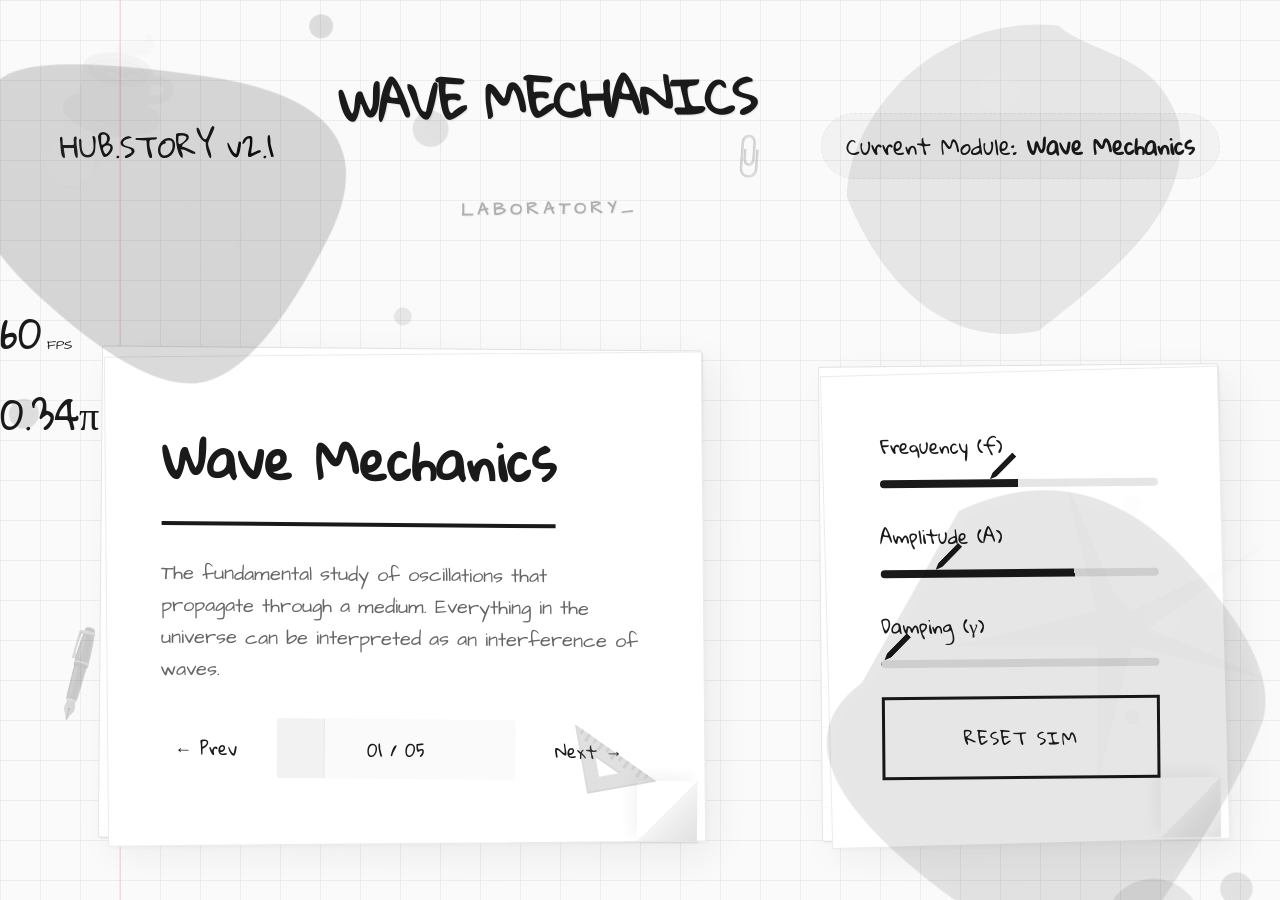
==== index.html @ 1b04d777 "init" ====
<!DOCTYPE html>
<html lang="en">
<head>
    <meta charset="UTF-8">
    <meta name="viewport" content="width=device-width, initial-scale=1.0">
    <title>Story Hub | Interactive Classroom</title>
    <link rel="stylesheet" href="style.css">
    <link rel="preconnect" href="https://fonts.googleapis.com">
    <link rel="preconnect" href="https://fonts.gstatic.com" crossorigin>
    <link href="https://fonts.googleapis.com/css2?family=Architects+Daughter&family=Gloria+Hallelujah&family=JetBrains+Mono:wght@400;700&display=swap" rel="stylesheet">
</head>
<body class="fullscreen-app notebook-theme">
    <!-- SVG Notebook Background -->
    <div class="notebook-background">
        <svg width="100%" height="100%">
            <defs>
                <pattern id="dot-grid" width="40" height="40" patternUnits="userSpaceOnUse">
                    <path d="M 40 0 L 0 0 0 40" fill="none" stroke="#e0e0e0" stroke-width="1"/>
                </pattern>
            </defs>
            <rect width="100%" height="100%" fill="#fafafa" />
            <rect width="100%" height="100%" fill="url(#dot-grid)" />
            <line x1="120" y1="0" x2="120" y2="100%" stroke="rgba(209, 77, 77, 0.1)" stroke-width="2" />
        </svg>
    </div>
    <!-- Fullscreen Interactive Layer -->
    <canvas id="main-canvas"></canvas>
    
    <!-- UI Overlay (HUD) -->
    <div id="hud-layer">
        <header class="hud-header">
            <div class="brand">HUB.STORY <span class="v">v2.1</span></div>
            
            <div class="main-title-container">
                <h1 id="app-main-title">WAVE MECHANICS <span class="ink-sub">LABORATORY_</span></h1>
            </div>

            <div class="topic-indicator">Current Module: <span id="module-name">Wave Mechanics</span></div>
        </header>

        <!-- Slide Content -->
        <div id="slide-container" class="glass-ui">
            <h2 id="slide-title">Traveling Waves</h2>
            <p id="slide-text">An oscillation that travels through a medium, transporting energy without transporting matter.</p>
            
            <div class="slide-navigation">
                <button id="btn-prev" class="nav-btn">← Prev</button>
                <div class="progress-container">
                    <div id="progress-fill"></div>
                    <span id="slide-count" class="count-overlay">01 / 05</span>
                </div>
                <button id="btn-next" class="nav-btn">Next →</button>
            </div>
        </div>

        <!-- Live Controls -->
        <div id="controls-panel" class="glass-ui">
            <div class="control-group">
                <label>Frequency (f)</label>
                <input type="range" id="param-freq" min="1" max="100" value="50">
            </div>
            <div class="control-group">
                <label>Amplitude (A)</label>
                <input type="range" id="param-amp" min="1" max="100" value="70">
            </div>
            <div class="control-group">
                <label>Damping (γ)</label>
                <input type="range" id="param-damping" min="0" max="100" value="0">
            </div>
            <div class="panel-footer">
                <button id="btn-reset" class="action-btn">RESET SIM</button>
            </div>
        </div>

        <aside class="side-info">
            <div class="stat-box">
                <span class="val" id="fps-val">60</span>
                <span class="lab">FPS</span>
            </div>
            <div class="stat-box">
                <span class="val" id="phase-val">0.00π</span>
                <span class="lab">PHASE</span>
            </div>
        </aside>

        <!-- Dynamic Decorations -->
        <div class="decorations">
            <div class="ink-spill top-left splash">
                <svg viewBox="0 0 200 200">
                    <path d="M40,50 Q10,80 40,120 T90,160 T140,120 T110,60 T40,50 Z" fill="rgba(0, 0, 0, 0.18)" />
                    <circle cx="60" cy="80" r="8" fill="rgba(255,255,255,0.05)" />
                    <circle cx="100" cy="110" r="12" fill="rgba(255,255,255,0.03)" />
                    <circle cx="150" cy="50" r="4" fill="rgba(0,0,0,0.15)" />
                    <circle cx="180" cy="90" r="6" fill="rgba(0,0,0,0.12)" />
                    <circle cx="160" cy="150" r="3" fill="rgba(0,0,0,0.1)" />
                    <circle cx="30" cy="160" r="5" fill="rgba(0,0,0,0.14)" />
                </svg>
            </div>
            <div class="ink-spill bottom-right splash-bubbles">
                <svg viewBox="0 0 200 200">
                    <path d="M50,50 Q80,20 120,40 T160,80 T150,140 T80,160 T40,110 Z" fill="rgba(0, 0, 0, 0.12)" />
                    <circle cx="150" cy="150" r="15" fill="rgba(0,0,0,0.1)" />
                    <circle cx="130" cy="170" r="8" fill="rgba(0,0,0,0.08)" />
                    <circle cx="170" cy="130" r="5" fill="rgba(0,0,0,0.12)" />
                    <circle cx="120" cy="60" r="6" fill="rgba(255,255,255,0.04)" />
                </svg>
            </div>
            <div class="ink-splat splat-1 bubble-style">
                <svg viewBox="0 0 100 100">
                    <path d="M50,10 C60,15 75,10 85,25 C95,45 80,65 65,85 C45,95 25,85 10,65 C5,45 20,15 50,10 Z" fill="rgba(0,0,0,0.1)" />
                    <circle cx="40" cy="30" r="5" fill="rgba(255,255,255,0.08)" />
                </svg>
            </div>
            <div class="ink-splat splat-3">
                <svg viewBox="0 0 200 200">
                    <path d="M100,100 L120,40 L110,100 L160,80 L110,110 L140,160 L100,120 L60,160 L90,110 L40,80 L90,100 Z" fill="rgba(0,0,0,0.08)" />
                    <circle cx="130" cy="130" r="3" fill="rgba(0,0,0,0.1)" />
                    <circle cx="70" cy="70" r="4" fill="rgba(0,0,0,0.1)" />
                </svg>
            </div>
            <div class="ink-splat splat-2">
                <svg viewBox="0 0 100 100"><path d="M30,20 C50,10 80,20 90,40 C100,60 70,90 40,85 C20,80 10,50 30,20 Z" fill="rgba(26,26,26,0.02)" /></svg>
            </div>
            <div class="utensil pen">🖋️</div>
            <div class="utensil clip">📎</div>
            <div class="utensil ruler">📐</div>
            <div class="utensil coffee">☕</div>
        </div>
    </div>

    <script src="main.js"></script>
</body>
</html>
---- style.css ----
:root {
    --paper: #ffffff;
    --ink: #1a1a1a;
    --ink-muted: #666666;
    --accent: #111;
    --border: rgba(0, 0, 0, 0.05);
    --font-heading: 'Gloria Hallelujah', cursive;
    --font-body: 'Architects Daughter', cursive;
    --font-mono: 'JetBrains Mono', monospace;
    --transition: all 0.3s ease;
}

* {
    margin: 0;
    padding: 0;
    box-sizing: border-box;
}

body.notebook-theme {
    height: 100vh;
    width: 100vw;
    overflow: hidden;
    background-color: var(--paper);
    color: var(--ink);
    font-family: var(--font-body);
}

.notebook-background {
    position: fixed;
    top: 0;
    left: 0;
    width: 100%;
    height: 100%;
    z-index: 0;
    pointer-events: none;
}

#main-canvas {
    position: fixed;
    top: 0;
    left: 0;
    width: 100%;
    height: 100%;
    z-index: 1;
}

/* HUD Layer */
#hud-layer {
    position: relative;
    z-index: 10;
    width: 100%;
    height: 100%;
    pointer-events: none;
}

#hud-layer * { pointer-events: auto; }

.hud-header {
    padding: 50px 60px; /* More padding */
    display: flex;
    justify-content: space-between;
    align-items: center;
    font-family: var(--font-heading);
}

.brand { font-size: 1.8rem; } /* Slightly larger brand */
.brand .v { color: var(--accent); }

.topic-indicator {
    font-size: 1.4rem; /* Larger module name */
    background: rgba(0,0,0,0.03);
    padding: 10px 24px;
    border-radius: 40px;
    border: 1px dashed var(--border);
}
#module-name { font-weight: 700; color: var(--ink); }

/* Main Title - Ink Style */
.main-title-container {
    flex: 1;
    text-align: center;
}

#app-main-title {
    font-family: var(--font-heading);
    font-size: 3rem;
    color: var(--ink);
    letter-spacing: -2px;
    transform: rotate(-1deg);
    text-shadow: 1px 1px 1.5px rgba(0,0,0,0.1);
}

#app-main-title .ink-sub {
    font-family: var(--font-body);
    font-size: 1.1rem;
    color: var(--ink-muted);
    letter-spacing: 4px;
    opacity: 0.5;
    text-transform: uppercase;
}

/* Floating Notes as Physical Pages */
.glass-ui {
    background: #ffffff;
    /* Ruled notebook line background */
    background-image: repeating-linear-gradient(#ffffff 0px, #ffffff 39px, #f4f4f4 40px);
    background-size: 100% 40px;
    border: 1px solid rgba(0,0,0,0.1);
    /* Stack of pages effect - Deepened and layered */
    box-shadow: 
        1px 1px 1px rgba(0,0,0,0.05),
        2px 2px 2px rgba(0,0,0,0.02),
        15px 15px 40px rgba(0,0,0,0.06);
    padding: 60px;
    border-radius: 2px;
    transform: rotate(0.5deg);
    transition: var(--transition);
    position: relative;
    /* Removed overflow hidden to allow stack sheets to pop out if needed */
}

/* Background Sheet stack effect */
.glass-ui::before {
    content: '';
    position: absolute;
    top: 5px;
    left: 5px;
    right: -5px;
    bottom: -5px;
    background: #fff;
    border: 1px solid rgba(0,0,0,0.08);
    z-index: -1;
    transform: rotate(-1deg);
    box-shadow: 2px 2px 5px rgba(0,0,0,0.03);
}

.glass-ui::after {
    content: '';
    position: absolute;
    bottom: 0;
    right: 0;
    width: 60px;
    height: 60px;
    /* Realistic corner fold using gradient and clip-path */
    background: linear-gradient(135deg, #ffffff 50%, #f4f4f4 50%, #e0e0e0 100%);
    box-shadow: -5px -5px 15px rgba(0,0,0,0.05);
    z-index: 10;
}

.page-turn {
    animation: flipPage 0.6s cubic-bezier(0.15, 0.85, 0.5, 1);
}

@keyframes flipPage {
    0% { transform: rotate(0.5deg) translateX(0); opacity: 1; }
    30% { transform: rotate(-5deg) translateX(-20px) skewY(2deg); opacity: 0.8; }
    100% { transform: rotate(0.5deg) translateX(0); opacity: 1; }
}

#slide-container {
    position: absolute;
    bottom: 60px;
    left: 100px;
    width: 600px; /* Larger */
}

#slide-number { font-family: var(--font-heading); color: var(--accent); }

#slide-title {
    font-family: var(--font-heading);
    font-size: 3.2rem;
    color: var(--ink);
    margin-bottom: 32px;
    border-bottom: 4px solid var(--ink); /* Notebook title underline */
    display: inline-block;
    padding-bottom: 12px;
}

#slide-text {
    font-size: 1.25rem;
    line-height: 1.6;
    color: var(--ink-muted);
}

.slide-navigation {
    display: flex;
    align-items: center;
    gap: 24px; /* Slightly tighter original gap */
    margin-top: 32px;
    position: relative;
    z-index: 1000; /* High z-index to stay on top of ink */
}

.nav-btn {
    background: transparent;
    border: none;
    cursor: pointer;
    font-family: var(--font-heading);
    font-size: 1.1rem;
    color: var(--ink);
    padding: 10px 15px;
    transition: var(--transition);
    position: relative;
    z-index: 1001;
}

.nav-btn:hover { 
    transform: scale(1.1);
    color: var(--accent);
}

.progress-container {
    flex: 1;
    height: 60px;
    position: relative;
    background: rgba(0,0,0,0.02);
    border-radius: 4px;
    display: flex;
    align-items: center;
    justify-content: center;
    overflow: hidden;
}

#progress-fill {
    position: absolute;
    top: 0;
    left: 0;
    height: 100%;
    width: 20%;
    background: rgba(0, 0, 0, 0.03);
    border-right: 1px solid var(--border);
    transition: var(--transition);
    z-index: 1;
}

.count-overlay {
    position: relative;
    z-index: 10;
    font-family: var(--font-heading);
    color: var(--ink);
    font-size: 1.1rem;
}

/* Control Panel - Larger & Clearer */
#controls-panel {
    position: absolute;
    bottom: 60px;
    right: 60px;
    width: 400px; /* Wider for bigger labels */
    transform: rotate(-0.5deg);
}

.control-group {
    margin-bottom: 12px; /* Tighter vertical gap */
}

.control-group label {
    font-family: var(--font-heading);
    font-size: 1.2rem;
    color: var(--ink);
    margin-bottom: 4px; /* Reduced label bottom gap */
    display: block;
}

.control-group input[type="range"] {
    width: 100%;
    height: 30px; /* Taller for the pencil */
    background: transparent;
    cursor: pointer;
    appearance: none;
    -webkit-appearance: none;
}

/* Track Style - Pencil Line with dynamic Ink Fill */
.control-group input[type="range"]::-webkit-slider-runnable-track {
    width: 100%;
    height: 8px; /* Slightly thicker overall */
    background: linear-gradient(to right, 
        var(--ink) 0%, 
        var(--ink) var(--v, 0%), 
        rgba(0,0,0,0.1) var(--v, 0%), 
        rgba(0,0,0,0.1) 100%);
    border-radius: 4px;
    transition: background 0.1s ease;
}

/* Thumb Style - Pencil Icon (Monochromatic Sketch) */
.control-group input[type="range"]::-webkit-slider-thumb {
    appearance: none;
    -webkit-appearance: none;
    height: 35px; /* Shorter body */
    width: 6px;  /* Thin stylograph */
    background: var(--ink);
    margin-top: -35px; /* Raised the pencil further up */
    position: relative;
    border: none;
    /* Pencil Tip Polygon */
    clip-path: polygon(0% 0%, 100% 0%, 100% 80%, 50% 100%, 0% 80%);
    transform: rotate(45deg); 
    transform-origin: bottom center; /* Pivot from the tip */
    box-shadow: 2px 2px 8px rgba(0,0,0,0.1);
    cursor: grab;
}

.control-group input[type="range"]::-webkit-slider-thumb:active {
    cursor: grabbing;
}

.action-btn {
    background: transparent;
    border: 3px solid var(--ink); /* Thicker border */
    color: var(--ink);
    font-family: var(--font-heading);
    font-size: 1.1rem; /* Larger text */
    padding: 20px;
    letter-spacing: 1px;
    cursor: pointer;
    width: 100%;
    transition: var(--transition);
}

.action-btn:hover { background: var(--ink); color: #fff; transform: scale(1.02); }

/* Stats (Side Notes) */
.side-info {
    right: 60px;
    top: 40%;
}

.stat-box .val { font-family: var(--font-heading); font-size: 2.5rem; }
.stat-box .lab { font-family: var(--font-body); font-size: 0.8rem; letter-spacing: 0; }

@media (max-width: 1000px) {
    #slide-container { left: 40px; width: calc(100% - 80px); }
    #controls-panel { right: 40px; width: calc(100% - 80px); }
    .side-info { display: none; }
}

/* Decorative Elements (Stains & Utensils) */
.decorations, .decorations * {
    pointer-events: none !important; /* Ensure they NEVER capture clicks */
}

.decorations {
    position: fixed;
    top: 0;
    left: 0;
    width: 100%;
    height: 100%;
    z-index: 1; /* Low z-index to stay below UI */
    opacity: 0.8; /* Higher overall visibility for stains */
}

.ink-spill {
    position: absolute;
    pointer-events: none;
    z-index: 1;
    filter: drop-shadow(2px 2px 5px rgba(0,0,0,0.05));
}

.top-left {
    top: -100px;
    left: -100px;
    width: 600px;
    transform: rotate(-10deg);
}

.bottom-right {
    bottom: -150px;
    right: -100px;
    width: 650px;
    transform: rotate(20deg);
}

.ink-splat {
    position: absolute;
    transform: rotate(15deg);
}

.splat-1 {
    top: -20px;
    right: 5%;
    width: 400px;
}

.splat-2 {
    bottom: 5%;
    left: 20%;
    width: 300px;
    opacity: 0.1;
}

.splat-3 {
    top: 40%;
    right: -100px;
    width: 500px;
    transform: rotate(45deg);
    opacity: 0.15;
}

.utensil {
    position: absolute;
    font-size: 4rem;
    filter: sepia(100%) saturate(0%) brightness(50%) opacity(0.3); /* Pencil sketch look */
}

.pen { top: 70%; left: 40px; transform: rotate(-30deg); }
.clip { top: 15%; right: 40%; transform: rotate(45deg); font-size: 2rem; }
.ruler { bottom: 100px; left: 45%; transform: rotate(-10deg); }
.coffee { top: 5%; left: 80px; transform: scale(1.5) rotate(10deg); opacity: 0.2;}
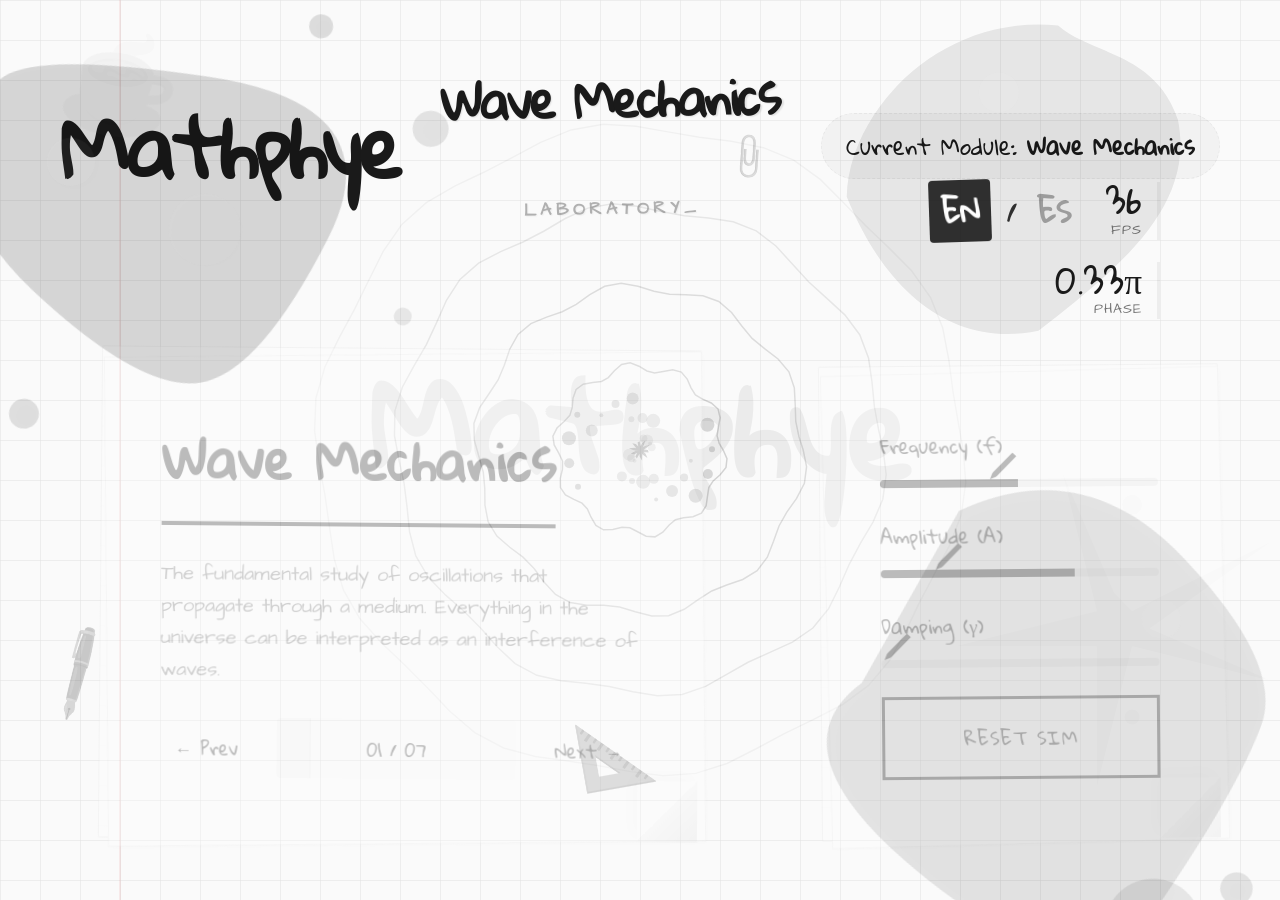
==== commit 98e29932: "bien" ====
--- a/index.html
+++ b/index.html
@@ -1,5 +1,6 @@
 <!DOCTYPE html>
 <html lang="en">
+
 <head>
     <meta charset="UTF-8">
     <meta name="viewport" content="width=device-width, initial-scale=1.0">
@@ -7,15 +8,18 @@
     <link rel="stylesheet" href="style.css">
     <link rel="preconnect" href="https://fonts.googleapis.com">
     <link rel="preconnect" href="https://fonts.gstatic.com" crossorigin>
-    <link href="https://fonts.googleapis.com/css2?family=Architects+Daughter&family=Gloria+Hallelujah&family=JetBrains+Mono:wght@400;700&display=swap" rel="stylesheet">
+    <link
+        href="https://fonts.googleapis.com/css2?family=Architects+Daughter&family=Gloria+Hallelujah&family=JetBrains+Mono:wght@400;700&display=swap"
+        rel="stylesheet">
 </head>
+
 <body class="fullscreen-app notebook-theme">
     <!-- SVG Notebook Background -->
     <div class="notebook-background">
         <svg width="100%" height="100%">
             <defs>
                 <pattern id="dot-grid" width="40" height="40" patternUnits="userSpaceOnUse">
-                    <path d="M 40 0 L 0 0 0 40" fill="none" stroke="#e0e0e0" stroke-width="1"/>
+                    <path d="M 40 0 L 0 0 0 40" fill="none" stroke="#e0e0e0" stroke-width="1" />
                 </pattern>
             </defs>
             <rect width="100%" height="100%" fill="#fafafa" />
@@ -25,14 +29,15 @@
     </div>
     <!-- Fullscreen Interactive Layer -->
     <canvas id="main-canvas"></canvas>
-    
+
     <!-- UI Overlay (HUD) -->
     <div id="hud-layer">
         <header class="hud-header">
-            <div class="brand">HUB.STORY <span class="v">v2.1</span></div>
-            
+            <div class="brand">Mathphye</div>
+
+
             <div class="main-title-container">
-                <h1 id="app-main-title">WAVE MECHANICS <span class="ink-sub">LABORATORY_</span></h1>
+                <h1 id="app-main-title">WAVE MECHANICS <span class="ink-sub">LABORATORY</span></h1>
             </div>
 
             <div class="topic-indicator">Current Module: <span id="module-name">Wave Mechanics</span></div>
@@ -41,13 +46,14 @@
         <!-- Slide Content -->
         <div id="slide-container" class="glass-ui">
             <h2 id="slide-title">Traveling Waves</h2>
-            <p id="slide-text">An oscillation that travels through a medium, transporting energy without transporting matter.</p>
-            
+            <p id="slide-text">An oscillation that travels through a medium, transporting energy without transporting
+                matter.</p>
+
             <div class="slide-navigation">
                 <button id="btn-prev" class="nav-btn">← Prev</button>
                 <div class="progress-container">
                     <div id="progress-fill"></div>
-                    <span id="slide-count" class="count-overlay">01 / 05</span>
+                    <span id="slide-count" class="count-overlay">01 / 06</span>
                 </div>
                 <button id="btn-next" class="nav-btn">Next →</button>
             </div>
@@ -73,9 +79,15 @@
         </div>
 
         <aside class="side-info">
-            <div class="stat-box">
-                <span class="val" id="fps-val">60</span>
-                <span class="lab">FPS</span>
+            <div class="stats-row">
+                <div class="lang-toggle">
+                    <button id="btn-en" class="active">EN</button> /
+                    <button id="btn-es">ES</button>
+                </div>
+                <div class="stat-box">
+                    <span class="val" id="fps-val">60</span>
+                    <span class="lab">FPS</span>
+                </div>
             </div>
             <div class="stat-box">
                 <span class="val" id="phase-val">0.00π</span>
@@ -107,19 +119,25 @@
             </div>
             <div class="ink-splat splat-1 bubble-style">
                 <svg viewBox="0 0 100 100">
-                    <path d="M50,10 C60,15 75,10 85,25 C95,45 80,65 65,85 C45,95 25,85 10,65 C5,45 20,15 50,10 Z" fill="rgba(0,0,0,0.1)" />
+                    <path d="M50,10 C60,15 75,10 85,25 C95,45 80,65 65,85 C45,95 25,85 10,65 C5,45 20,15 50,10 Z"
+                        fill="rgba(0,0,0,0.1)" />
                     <circle cx="40" cy="30" r="5" fill="rgba(255,255,255,0.08)" />
                 </svg>
             </div>
             <div class="ink-splat splat-3">
                 <svg viewBox="0 0 200 200">
-                    <path d="M100,100 L120,40 L110,100 L160,80 L110,110 L140,160 L100,120 L60,160 L90,110 L40,80 L90,100 Z" fill="rgba(0,0,0,0.08)" />
+                    <path
+                        d="M100,100 L120,40 L110,100 L160,80 L110,110 L140,160 L100,120 L60,160 L90,110 L40,80 L90,100 Z"
+                        fill="rgba(0,0,0,0.08)" />
                     <circle cx="130" cy="130" r="3" fill="rgba(0,0,0,0.1)" />
                     <circle cx="70" cy="70" r="4" fill="rgba(0,0,0,0.1)" />
                 </svg>
             </div>
             <div class="ink-splat splat-2">
-                <svg viewBox="0 0 100 100"><path d="M30,20 C50,10 80,20 90,40 C100,60 70,90 40,85 C20,80 10,50 30,20 Z" fill="rgba(26,26,26,0.02)" /></svg>
+                <svg viewBox="0 0 100 100">
+                    <path d="M30,20 C50,10 80,20 90,40 C100,60 70,90 40,85 C20,80 10,50 30,20 Z"
+                        fill="rgba(26,26,26,0.02)" />
+                </svg>
             </div>
             <div class="utensil pen">🖋️</div>
             <div class="utensil clip">📎</div>
@@ -130,4 +148,5 @@
 
     <script src="main.js"></script>
 </body>
-</html>
+
+</html>
--- a/style.css
+++ b/style.css
@@ -63,8 +63,46 @@
     font-family: var(--font-heading);
 }
 
-.brand { font-size: 1.8rem; } /* Slightly larger brand */
-.brand .v { color: var(--accent); }
+.brand { 
+    font-size: 5rem; 
+    font-weight: 900; 
+    position: relative; 
+    letter-spacing: -3px; 
+    line-height: 1;
+} 
+
+.lang-toggle {
+    display: flex;
+    font-size: 1.8rem;
+    font-family: var(--font-heading);
+    gap: 15px;
+    opacity: 0.9;
+    align-items: center;
+    color: var(--ink);
+}
+
+.lang-toggle button {
+    background: none;
+    border: none;
+    cursor: pointer;
+    font-size: 1.8rem;
+    font-family: inherit;
+    color: inherit;
+    opacity: 0.4;
+    transition: 0.2s;
+    padding: 0 5px;
+    font-weight: 900;
+}
+
+.lang-toggle button:hover { opacity: 0.7; transform: scale(1.1); }
+.lang-toggle button.active {
+    opacity: 1;
+    color: #fff;
+    background: var(--ink);
+    padding: 2px 12px;
+    border-radius: 4px;
+    transform: rotate(-2deg);
+}
 
 .topic-indicator {
     font-size: 1.4rem; /* Larger module name */
@@ -323,12 +361,30 @@
 
 /* Stats (Side Notes) */
 .side-info {
-    right: 60px;
-    top: 40%;
-}
-
-.stat-box .val { font-family: var(--font-heading); font-size: 2.5rem; }
-.stat-box .lab { font-family: var(--font-body); font-size: 0.8rem; letter-spacing: 0; }
+    position: absolute;
+    right: 120px; 
+    top: 180px;   
+    display: flex;
+    flex-direction: column;
+    gap: 20px;
+    z-index: 20;
+    align-items: flex-end; /* Align all boxes to the right */
+}
+
+.stats-row {
+    display: flex;
+    align-items: center;
+    gap: 30px;
+}
+
+.stat-box {
+    text-align: right;
+    border-right: 3px solid var(--border);
+    padding-right: 15px;
+}
+
+.stat-box .val { font-family: var(--font-heading); font-size: 2.2rem; display: block; line-height: 1; }
+.stat-box .lab { font-family: var(--font-body); font-size: 0.9rem; letter-spacing: 1px; opacity: 0.6; text-transform: uppercase; }
 
 @media (max-width: 1000px) {
     #slide-container { left: 40px; width: calc(100% - 80px); }
@@ -408,3 +464,42 @@
 .clip { top: 15%; right: 40%; transform: rotate(45deg); font-size: 2rem; }
 .ruler { bottom: 100px; left: 45%; transform: rotate(-10deg); }
 .coffee { top: 5%; left: 80px; transform: scale(1.5) rotate(10deg); opacity: 0.2;}
+
+/* --- GHOST MODE & CINEMA MODE (Option 4) --- */
+
+/* Individual Card Ghosting */
+.glass-ui, .hud-header, .side-info, .decorations, .utensil {
+    transition: opacity 1.2s cubic-bezier(0.15, 0.85, 0.5, 1), 
+                filter 1.2s ease, 
+                transform 0.3s ease, 
+                box-shadow 0.3s ease;
+}
+
+.glass-ui:not(:hover) {
+    opacity: 0.28;
+    filter: grayscale(0.5) blur(0.2px);
+    transition-delay: 1.5s;
+    box-shadow: 2px 2px 10px rgba(0,0,0,0.02);
+}
+
+.glass-ui:hover {
+    opacity: 1;
+    filter: grayscale(0) blur(0);
+    transition-delay: 0s;
+    box-shadow: 15px 15px 50px rgba(0,0,0,0.1);
+}
+
+/* Global Idle Fade (Cinema Mode) */
+body.user-idle .hud-header,
+body.user-idle .side-info,
+body.user-idle .decorations,
+body.user-idle .utensil {
+    opacity: 0.05;
+    pointer-events: none;
+}
+
+body.user-idle .glass-ui:not(:hover) {
+    opacity: 0.08;
+    transition-delay: 0s;
+}
+
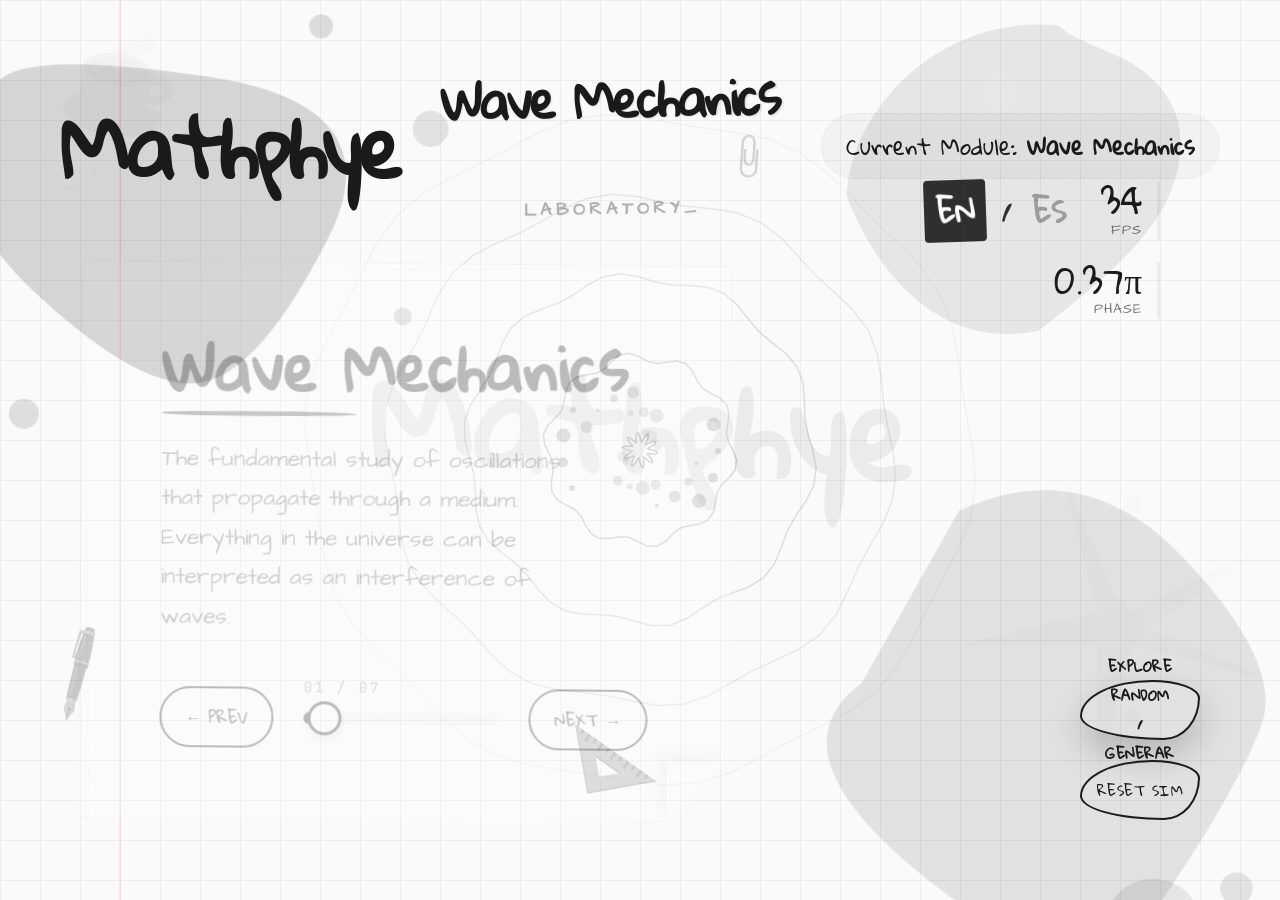
==== commit 3b1e0a9c: "done" ====
--- a/index.html
+++ b/index.html
@@ -33,7 +33,9 @@
     <!-- UI Overlay (HUD) -->
     <div id="hud-layer">
         <header class="hud-header">
-            <div class="brand">Mathphye</div>
+            <div class="brand-group">
+                <div class="brand">Mathphye</div>
+            </div>
 
 
             <div class="main-title-container">
@@ -60,21 +62,25 @@
         </div>
 
         <!-- Live Controls -->
-        <div id="controls-panel" class="glass-ui">
-            <div class="control-group">
-                <label>Frequency (f)</label>
-                <input type="range" id="param-freq" min="1" max="100" value="50">
+        <div id="controls-panel">
+            <div id="hidden-params" style="display: none;">
+                <div class="control-group">
+                    <label>Frequency (f)</label>
+                    <input type="range" id="param-freq" min="1" max="100" value="50">
+                </div>
+                <div class="control-group">
+                    <label>Amplitude (A)</label>
+                    <input type="range" id="param-amp" min="1" max="100" value="70">
+                </div>
+                <div class="control-group">
+                    <label>Damping (γ)</label>
+                    <input type="range" id="param-damping" min="0" max="100" value="0">
+                </div>
             </div>
-            <div class="control-group">
-                <label>Amplitude (A)</label>
-                <input type="range" id="param-amp" min="1" max="100" value="70">
-            </div>
-            <div class="control-group">
-                <label>Damping (γ)</label>
-                <input type="range" id="param-damping" min="0" max="100" value="0">
-            </div>
-            <div class="panel-footer">
-                <button id="btn-reset" class="action-btn">RESET SIM</button>
+
+            <div class="panel-footer experiment-hub">
+                <button id="btn-random" class="action-btn main-action pulse">EXPLORE RANDOM / GENERAR</button>
+                <button id="btn-reset" class="action-btn">Reset</button>
             </div>
         </div>
 
--- a/style.css
+++ b/style.css
@@ -53,23 +53,60 @@
     pointer-events: none;
 }
 
-#hud-layer * { pointer-events: auto; }
+#hud-layer * {
+    pointer-events: auto;
+}
 
 .hud-header {
-    padding: 50px 60px; /* More padding */
+    padding: 50px 60px;
+    /* More padding */
     display: flex;
     justify-content: space-between;
     align-items: center;
     font-family: var(--font-heading);
-}
-
-.brand { 
-    font-size: 5rem; 
-    font-weight: 900; 
-    position: relative; 
-    letter-spacing: -3px; 
+    position: relative;
+    z-index: 100;
+    /* Mathphye on top of EVERYTHING */
+}
+
+.brand-group {
+    display: flex;
+    align-items: baseline;
+    gap: 30px;
+    position: relative;
+}
+
+.brand {
+    font-size: 5rem;
+    font-weight: 900;
+    position: relative;
+    letter-spacing: -3px;
     line-height: 1;
-} 
+}
+
+.theme-toggle-btn {
+    background: none;
+    border: 2px solid var(--ink);
+    border-radius: 8px;
+    padding: 8px 16px;
+    font-family: var(--font-body);
+    font-weight: bold;
+    color: var(--ink);
+    cursor: pointer;
+    transition: var(--transition);
+    transform: rotate(-1deg);
+    font-size: 1.1rem;
+    opacity: 0.6;
+}
+
+.theme-toggle-btn:hover {
+    opacity: 1;
+    transform: scale(1.05) rotate(1deg);
+    background: var(--ink);
+    color: var(--paper);
+}
+
+
 
 .lang-toggle {
     display: flex;
@@ -94,7 +131,11 @@
     font-weight: 900;
 }
 
-.lang-toggle button:hover { opacity: 0.7; transform: scale(1.1); }
+.lang-toggle button:hover {
+    opacity: 0.7;
+    transform: scale(1.1);
+}
+
 .lang-toggle button.active {
     opacity: 1;
     color: #fff;
@@ -105,13 +146,18 @@
 }
 
 .topic-indicator {
-    font-size: 1.4rem; /* Larger module name */
-    background: rgba(0,0,0,0.03);
+    font-size: 1.4rem;
+    /* Larger module name */
+    background: rgba(0, 0, 0, 0.03);
     padding: 10px 24px;
     border-radius: 40px;
     border: 1px dashed var(--border);
 }
-#module-name { font-weight: 700; color: var(--ink); }
+
+#module-name {
+    font-weight: 700;
+    color: var(--ink);
+}
 
 /* Main Title - Ink Style */
 .main-title-container {
@@ -125,7 +171,7 @@
     color: var(--ink);
     letter-spacing: -2px;
     transform: rotate(-1deg);
-    text-shadow: 1px 1px 1.5px rgba(0,0,0,0.1);
+    text-shadow: 1px 1px 1.5px rgba(0, 0, 0, 0.1);
 }
 
 #app-main-title .ink-sub {
@@ -140,21 +186,27 @@
 /* Floating Notes as Physical Pages */
 .glass-ui {
     background: #ffffff;
-    /* Ruled notebook line background */
-    background-image: repeating-linear-gradient(#ffffff 0px, #ffffff 39px, #f4f4f4 40px);
-    background-size: 100% 40px;
-    border: 1px solid rgba(0,0,0,0.1);
+    /* Ruled notebook line background: Horizontal lines + Vertical Margin */
+    background-image: 
+        linear-gradient(to right, rgba(230, 80, 80, 0.15) 1px, transparent 1px),
+        repeating-linear-gradient(rgba(255, 255, 255, 0) 0px, rgba(255, 255, 255, 0) 39px, rgba(100, 200, 255, 0.15) 40px);
+    background-size: 80px 100%, 100% 40px;
+    background-position: 100px 0, 0 0;
+    background-repeat: no-repeat, repeat;
+    
+    border: 1px solid rgba(0, 0, 0, 0.1);
     /* Stack of pages effect - Deepened and layered */
-    box-shadow: 
-        1px 1px 1px rgba(0,0,0,0.05),
-        2px 2px 2px rgba(0,0,0,0.02),
-        15px 15px 40px rgba(0,0,0,0.06);
-    padding: 60px;
+    box-shadow:
+        1px 1px 1px rgba(0, 0, 0, 0.05),
+        2px 2px 2px rgba(0, 0, 0, 0.02),
+        15px 15px 40px rgba(0, 0, 0, 0.06);
+    padding: 70px 60px 70px 140px; /* Adjusted padding for the margin line */
     border-radius: 2px;
     transform: rotate(0.5deg);
     transition: var(--transition);
     position: relative;
-    /* Removed overflow hidden to allow stack sheets to pop out if needed */
+    /* Corner Cut for fold realism */
+    clip-path: polygon(0% 0%, 100% 0%, 100% calc(100% - 60px), calc(100% - 60px) 100%, 0% 100%);
 }
 
 /* Background Sheet stack effect */
@@ -166,10 +218,11 @@
     right: -5px;
     bottom: -5px;
     background: #fff;
-    border: 1px solid rgba(0,0,0,0.08);
+    border: 1px solid rgba(0, 0, 0, 0.08);
     z-index: -1;
     transform: rotate(-1deg);
-    box-shadow: 2px 2px 5px rgba(0,0,0,0.03);
+    box-shadow: 2px 2px 5px rgba(0, 0, 0, 0.03);
+    clip-path: polygon(0% 0%, 100% 0%, 100% calc(100% - 60px), calc(100% - 60px) 100%, 0% 100%);
 }
 
 .glass-ui::after {
@@ -179,9 +232,9 @@
     right: 0;
     width: 60px;
     height: 60px;
-    /* Realistic corner fold using gradient and clip-path */
-    background: linear-gradient(135deg, #ffffff 50%, #f4f4f4 50%, #e0e0e0 100%);
-    box-shadow: -5px -5px 15px rgba(0,0,0,0.05);
+    /* Realistic corner fold: darker underside, subtle highlight on top */
+    background: linear-gradient(135deg, transparent 50%, #f9f9f9 50%, #e0e0e0 70%, #ffffff 100%);
+    box-shadow: -8px -8px 15px rgba(0, 0, 0, 0.1);
     z-index: 10;
 }
 
@@ -190,185 +243,260 @@
 }
 
 @keyframes flipPage {
-    0% { transform: rotate(0.5deg) translateX(0); opacity: 1; }
-    30% { transform: rotate(-5deg) translateX(-20px) skewY(2deg); opacity: 0.8; }
-    100% { transform: rotate(0.5deg) translateX(0); opacity: 1; }
+    0% {
+        transform: rotate(0.5deg) translateX(0);
+        opacity: 1;
+    }
+
+    30% {
+        transform: rotate(-5deg) translateX(-20px) skewY(2deg);
+        opacity: 0.8;
+    }
+
+    100% {
+        transform: rotate(0.5deg) translateX(0);
+        opacity: 1;
+    }
 }
 
 #slide-container {
     position: absolute;
-    bottom: 60px;
-    left: 100px;
-    width: 600px; /* Larger */
-}
-
-#slide-number { font-family: var(--font-heading); color: var(--accent); }
+    bottom: 80px;
+    left: 80px;
+    width: 650px;
+    padding: 70px 80px !important;
+    transition: var(--transition);
+}
+
+#slide-number {
+    font-family: var(--font-heading);
+    color: var(--accent);
+}
 
 #slide-title {
     font-family: var(--font-heading);
-    font-size: 3.2rem;
-    color: var(--ink);
-    margin-bottom: 32px;
-    border-bottom: 4px solid var(--ink); /* Notebook title underline */
-    display: inline-block;
-    padding-bottom: 12px;
+    font-size: 3.8rem;
+    color: var(--ink);
+    margin-bottom: 25px;
+    line-height: 1.1;
+    transform: rotate(-0.5deg);
+    display: block;
+    position: relative;
+}
+
+#slide-title::after {
+    content: '';
+    position: absolute;
+    bottom: -15px;
+    left: 0;
+    width: 40%;
+    height: 5px;
+    background: var(--ink);
+    opacity: 0.8;
+    border-radius: 20% 80% 30% 70%;
 }
 
 #slide-text {
-    font-size: 1.25rem;
-    line-height: 1.6;
+    font-family: var(--font-body);
+    font-size: 1.45rem;
+    line-height: 1.7;
     color: var(--ink-muted);
+    margin-top: 40px;
+    max-width: 92%;
 }
 
 .slide-navigation {
     display: flex;
     align-items: center;
-    gap: 24px; /* Slightly tighter original gap */
-    margin-top: 32px;
-    position: relative;
-    z-index: 1000; /* High z-index to stay on top of ink */
+    gap: 30px;
+    margin-top: 50px;
+    position: relative;
+    z-index: 1000;
 }
 
 .nav-btn {
-    background: transparent;
-    border: none;
+    background: none;
+    border: 2px solid var(--ink);
+    padding: 12px 24px;
+    border-radius: 40px;
+    font-family: var(--font-heading);
+    font-size: 1rem;
+    color: var(--ink);
     cursor: pointer;
-    font-family: var(--font-heading);
-    font-size: 1.1rem;
-    color: var(--ink);
-    padding: 10px 15px;
-    transition: var(--transition);
-    position: relative;
-    z-index: 1001;
-}
-
-.nav-btn:hover { 
-    transform: scale(1.1);
-    color: var(--accent);
+    transition: all 0.3s ease;
+    text-transform: uppercase;
+}
+
+.nav-btn:hover {
+    background: var(--ink);
+    color: var(--paper);
+    transform: scale(1.05);
 }
 
 .progress-container {
     flex: 1;
-    height: 60px;
-    position: relative;
-    background: rgba(0,0,0,0.02);
-    border-radius: 4px;
+    height: 12px;
+    background: rgba(0, 0, 0, 0.05);
+    border-radius: 10px;
+    position: relative;
     display: flex;
     align-items: center;
     justify-content: center;
-    overflow: hidden;
+    overflow: visible !important;
 }
 
 #progress-fill {
-    position: absolute;
+    height: 100%;
+    background: var(--ink);
+    border-radius: 10px;
+    transition: width 0.8s cubic-bezier(0.15, 0.85, 0.5, 1);
+    position: absolute;
+    left: 0;
     top: 0;
+}
+
+/* Mechanical slider head */
+#progress-fill::after {
+    content: '';
+    position: absolute;
+    right: -10px;
+    top: 50%;
+    transform: translateY(-50%);
+    width: 28px;
+    height: 28px;
+    background: var(--paper);
+    border: 3.5px solid var(--ink);
+    border-radius: 50%;
+    box-shadow: 0 4px 12px rgba(0, 0, 0, 0.12);
+}
+
+.count-overlay {
+    position: absolute;
+    top: -35px;
     left: 0;
-    height: 100%;
-    width: 20%;
-    background: rgba(0, 0, 0, 0.03);
-    border-right: 1px solid var(--border);
-    transition: var(--transition);
-    z-index: 1;
-}
-
-.count-overlay {
-    position: relative;
+    font-family: var(--font-mono);
+    font-size: 0.9rem;
+    letter-spacing: 2px;
+    opacity: 0.5;
+    text-transform: uppercase;
     z-index: 10;
-    font-family: var(--font-heading);
-    color: var(--ink);
-    font-size: 1.1rem;
-}
-
-/* Control Panel - Larger & Clearer */
+}
+
+/* Floating Control Hub (No Card) */
 #controls-panel {
     position: absolute;
-    bottom: 60px;
-    right: 60px;
-    width: 400px; /* Wider for bigger labels */
-    transform: rotate(-0.5deg);
-}
-
-.control-group {
-    margin-bottom: 12px; /* Tighter vertical gap */
-}
-
-.control-group label {
-    font-family: var(--font-heading);
-    font-size: 1.2rem;
-    color: var(--ink);
-    margin-bottom: 4px; /* Reduced label bottom gap */
-    display: block;
-}
-
-.control-group input[type="range"] {
-    width: 100%;
-    height: 30px; /* Taller for the pencil */
-    background: transparent;
-    cursor: pointer;
+    bottom: 80px;
+    right: 80px;
+    width: auto;
+    z-index: 1000;
+}
+
+.experiment-hub {
+    display: flex;
+    flex-direction: column;
+    align-items: flex-end;
+    /* Right-align blobs */
+    gap: 20px;
+    padding: 0;
+}
+
+/* Base "Ink Drop" Shape Stylings */
+.main-action,
+.action-btn {
     appearance: none;
     -webkit-appearance: none;
-}
-
-/* Track Style - Pencil Line with dynamic Ink Fill */
-.control-group input[type="range"]::-webkit-slider-runnable-track {
-    width: 100%;
-    height: 8px; /* Slightly thicker overall */
-    background: linear-gradient(to right, 
-        var(--ink) 0%, 
-        var(--ink) var(--v, 0%), 
-        rgba(0,0,0,0.1) var(--v, 0%), 
-        rgba(0,0,0,0.1) 100%);
-    border-radius: 4px;
-    transition: background 0.1s ease;
-}
-
-/* Thumb Style - Pencil Icon (Monochromatic Sketch) */
-.control-group input[type="range"]::-webkit-slider-thumb {
-    appearance: none;
-    -webkit-appearance: none;
-    height: 35px; /* Shorter body */
-    width: 6px;  /* Thin stylograph */
+    border: none;
+    outline: none;
+    cursor: pointer;
+    font-family: var(--font-heading);
+    letter-spacing: 0.5px;
+    transition: all 0.5s cubic-bezier(0.175, 0.885, 0.32, 1.275);
+    display: flex;
+    align-items: center;
+    justify-content: center;
+    text-align: center;
+}
+
+.main-action {
     background: var(--ink);
-    margin-top: -35px; /* Raised the pencil further up */
-    position: relative;
-    border: none;
-    /* Pencil Tip Polygon */
-    clip-path: polygon(0% 0%, 100% 0%, 100% 80%, 50% 100%, 0% 80%);
-    transform: rotate(45deg); 
-    transform-origin: bottom center; /* Pivot from the tip */
-    box-shadow: 2px 2px 8px rgba(0,0,0,0.1);
-    cursor: grab;
-}
-
-.control-group input[type="range"]::-webkit-slider-thumb:active {
-    cursor: grabbing;
+    color: var(--paper);
+    font-size: 1.2rem;
+    font-weight: 800;
+    width: 280px;
+    height: 100px;
+    padding: 0 40px;
+    /* Irregular Ink Drop Shape */
+    border-radius: 40% 60% 70% 30% / 40% 40% 60% 60%;
+    box-shadow: 0 15px 35px rgba(0, 0, 0, 0.2);
 }
 
 .action-btn {
     background: transparent;
-    border: 3px solid var(--ink); /* Thicker border */
-    color: var(--ink);
-    font-family: var(--font-heading);
-    font-size: 1.1rem; /* Larger text */
-    padding: 20px;
-    letter-spacing: 1px;
-    cursor: pointer;
-    width: 100%;
-    transition: var(--transition);
-}
-
-.action-btn:hover { background: var(--ink); color: #fff; transform: scale(1.02); }
-
-/* Stats (Side Notes) */
+    border: 2px solid var(--ink);
+    color: var(--ink);
+    font-size: 0.9rem;
+    width: 120px;
+    height: 60px;
+    border-radius: 60% 40% 30% 70% / 60% 30% 70% 40%;
+}
+
+.main-action:hover {
+    border-radius: 50% 50% 50% 50% / 50% 50% 50% 50%;
+    transform: scale(1.05) rotate(2deg);
+    box-shadow: 0 20px 45px rgba(0, 0, 0, 0.3);
+}
+
+.action-btn:hover {
+    background: var(--ink);
+    color: var(--paper);
+    border-radius: 50%;
+}
+
+/* Liquid Animation for the Main Ink Blob */
+@keyframes liquid-drift {
+    0% {
+        border-radius: 40% 60% 70% 30% / 40% 40% 60% 60%;
+    }
+
+    50% {
+        border-radius: 50% 50% 30% 70% / 50% 70% 30% 50%;
+    }
+
+    100% {
+        border-radius: 40% 60% 70% 30% / 40% 40% 60% 60%;
+    }
+}
+
+.pulse {
+    animation: liquid-drift 4s infinite ease-in-out;
+}
+
+body.blueprint-mode .main-action {
+    background: #ffffff;
+    color: #002244;
+}
+
+body.blueprint-mode .action-btn {
+    border-color: #ffffff;
+    color: #ffffff;
+}
+
+body.blueprint-mode .action-btn:hover {
+    background: #ffffff;
+    color: #002244;
+}
+
+/* Stats Panel (Side Notes) */
 .side-info {
     position: absolute;
-    right: 120px; 
-    top: 180px;   
+    right: 120px;
+    top: 180px;
     display: flex;
     flex-direction: column;
     gap: 20px;
     z-index: 20;
-    align-items: flex-end; /* Align all boxes to the right */
+    align-items: flex-end;
+    /* Align all boxes to the right */
 }
 
 .stats-row {
@@ -383,18 +511,42 @@
     padding-right: 15px;
 }
 
-.stat-box .val { font-family: var(--font-heading); font-size: 2.2rem; display: block; line-height: 1; }
-.stat-box .lab { font-family: var(--font-body); font-size: 0.9rem; letter-spacing: 1px; opacity: 0.6; text-transform: uppercase; }
+.stat-box .val {
+    font-family: var(--font-heading);
+    font-size: 2.2rem;
+    display: block;
+    line-height: 1;
+}
+
+.stat-box .lab {
+    font-family: var(--font-body);
+    font-size: 0.9rem;
+    letter-spacing: 1px;
+    opacity: 0.6;
+    text-transform: uppercase;
+}
 
 @media (max-width: 1000px) {
-    #slide-container { left: 40px; width: calc(100% - 80px); }
-    #controls-panel { right: 40px; width: calc(100% - 80px); }
-    .side-info { display: none; }
+    #slide-container {
+        left: 40px;
+        width: calc(100% - 80px);
+    }
+
+    #controls-panel {
+        right: 40px;
+        width: calc(100% - 80px);
+    }
+
+    .side-info {
+        display: none;
+    }
 }
 
 /* Decorative Elements (Stains & Utensils) */
-.decorations, .decorations * {
-    pointer-events: none !important; /* Ensure they NEVER capture clicks */
+.decorations,
+.decorations * {
+    pointer-events: none !important;
+    /* Ensure they NEVER capture clicks */
 }
 
 .decorations {
@@ -403,15 +555,17 @@
     left: 0;
     width: 100%;
     height: 100%;
-    z-index: 1; /* Low z-index to stay below UI */
-    opacity: 0.8; /* Higher overall visibility for stains */
+    z-index: 1;
+    /* Low z-index to stay below UI */
+    opacity: 0.8;
+    /* Higher overall visibility for stains */
 }
 
 .ink-spill {
     position: absolute;
     pointer-events: none;
     z-index: 1;
-    filter: drop-shadow(2px 2px 5px rgba(0,0,0,0.05));
+    filter: drop-shadow(2px 2px 5px rgba(0, 0, 0, 0.05));
 }
 
 .top-left {
@@ -457,36 +611,62 @@
 .utensil {
     position: absolute;
     font-size: 4rem;
-    filter: sepia(100%) saturate(0%) brightness(50%) opacity(0.3); /* Pencil sketch look */
-}
-
-.pen { top: 70%; left: 40px; transform: rotate(-30deg); }
-.clip { top: 15%; right: 40%; transform: rotate(45deg); font-size: 2rem; }
-.ruler { bottom: 100px; left: 45%; transform: rotate(-10deg); }
-.coffee { top: 5%; left: 80px; transform: scale(1.5) rotate(10deg); opacity: 0.2;}
+    filter: sepia(100%) saturate(0%) brightness(50%) opacity(0.3);
+    /* Pencil sketch look */
+}
+
+.pen {
+    top: 70%;
+    left: 40px;
+    transform: rotate(-30deg);
+}
+
+.clip {
+    top: 15%;
+    right: 40%;
+    transform: rotate(45deg);
+    font-size: 2rem;
+}
+
+.ruler {
+    bottom: 100px;
+    left: 45%;
+    transform: rotate(-10deg);
+}
+
+.coffee {
+    top: 5%;
+    left: 80px;
+    transform: scale(1.5) rotate(10deg);
+    opacity: 0.2;
+}
 
 /* --- GHOST MODE & CINEMA MODE (Option 4) --- */
 
 /* Individual Card Ghosting */
-.glass-ui, .hud-header, .side-info, .decorations, .utensil {
-    transition: opacity 1.2s cubic-bezier(0.15, 0.85, 0.5, 1), 
-                filter 1.2s ease, 
-                transform 0.3s ease, 
-                box-shadow 0.3s ease;
+.glass-ui,
+.hud-header,
+.side-info,
+.decorations,
+.utensil {
+    transition: opacity 1.2s cubic-bezier(0.15, 0.85, 0.5, 1),
+        filter 1.2s ease,
+        transform 0.3s ease,
+        box-shadow 0.3s ease;
 }
 
 .glass-ui:not(:hover) {
     opacity: 0.28;
     filter: grayscale(0.5) blur(0.2px);
     transition-delay: 1.5s;
-    box-shadow: 2px 2px 10px rgba(0,0,0,0.02);
+    box-shadow: 2px 2px 10px rgba(0, 0, 0, 0.02);
 }
 
 .glass-ui:hover {
     opacity: 1;
     filter: grayscale(0) blur(0);
     transition-delay: 0s;
-    box-shadow: 15px 15px 50px rgba(0,0,0,0.1);
+    box-shadow: 15px 15px 50px rgba(0, 0, 0, 0.1);
 }
 
 /* Global Idle Fade (Cinema Mode) */
@@ -501,5 +681,4 @@
 body.user-idle .glass-ui:not(:hover) {
     opacity: 0.08;
     transition-delay: 0s;
-}
-
+}
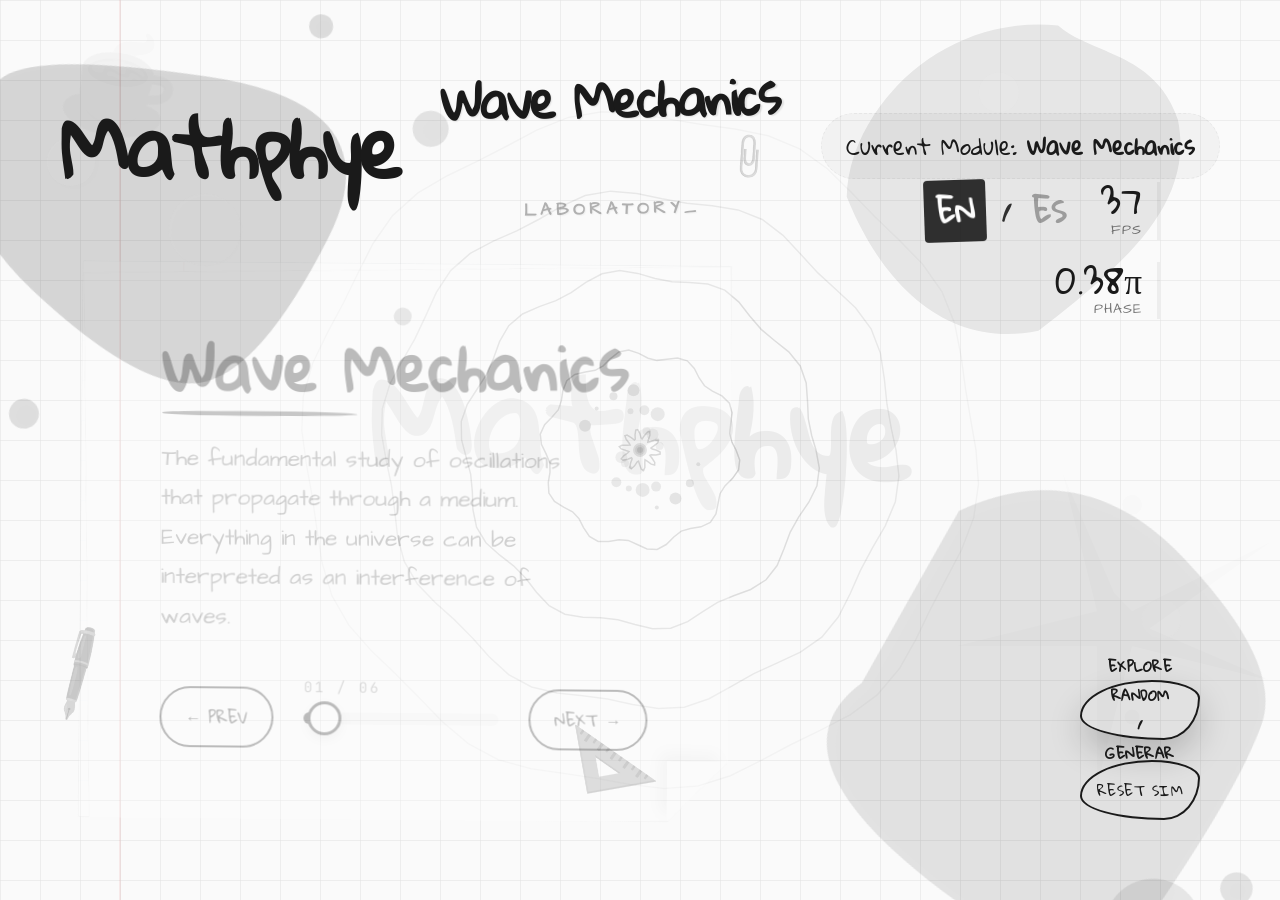
==== commit 1acd046e: "dwqd" ====
--- a/index.html
+++ b/index.html
@@ -59,6 +59,15 @@
                 </div>
                 <button id="btn-next" class="nav-btn">Next →</button>
             </div>
+        </div>
+
+        <!-- Premium Paywall Overlay -->
+        <div id="paywall-overlay" style="display: none;">
+            <div class="lock-icon">🔒</div>
+            <h2 id="paywall-title">ADVANCED MODULE LOCKED / MÓDULO AVANZADO BLOQUEADO</h2>
+            <p id="paywall-text">You've reached the limits of the free observation. Unlock the Full Digital Laboratory to access all advanced chapters, spectral analysis, and export tools.</p>
+            <button id="btn-buy" class="main-action pulse">GET FULL ACCESS / ACCESO COMPLETO — $10</button>
+            <p class="paywall-footer">Handmade by Mathphye Lab © 2026</p>
         </div>
 
         <!-- Live Controls -->
--- a/style.css
+++ b/style.css
@@ -187,20 +187,21 @@
 .glass-ui {
     background: #ffffff;
     /* Ruled notebook line background: Horizontal lines + Vertical Margin */
-    background-image: 
+    background-image:
         linear-gradient(to right, rgba(230, 80, 80, 0.15) 1px, transparent 1px),
         repeating-linear-gradient(rgba(255, 255, 255, 0) 0px, rgba(255, 255, 255, 0) 39px, rgba(100, 200, 255, 0.15) 40px);
     background-size: 80px 100%, 100% 40px;
     background-position: 100px 0, 0 0;
     background-repeat: no-repeat, repeat;
-    
+
     border: 1px solid rgba(0, 0, 0, 0.1);
     /* Stack of pages effect - Deepened and layered */
     box-shadow:
         1px 1px 1px rgba(0, 0, 0, 0.05),
         2px 2px 2px rgba(0, 0, 0, 0.02),
         15px 15px 40px rgba(0, 0, 0, 0.06);
-    padding: 70px 60px 70px 140px; /* Adjusted padding for the margin line */
+    padding: 70px 60px 70px 140px;
+    /* Adjusted padding for the margin line */
     border-radius: 2px;
     transform: rotate(0.5deg);
     transition: var(--transition);
@@ -266,6 +267,61 @@
     width: 650px;
     padding: 70px 80px !important;
     transition: var(--transition);
+}
+
+/* Premium Paywall Style */
+#paywall-overlay {
+    position: absolute;
+    bottom: 80px;
+    left: 80px;
+    width: 650px;
+    padding: 100px 80px;
+    background: #1a1a1a;
+    color: #ffffff;
+    border-radius: 4px;
+    z-index: 2000;
+    text-align: center;
+    box-shadow: 0 40px 100px rgba(0,0,0,0.5);
+    display: none; /* Controlled by JS */
+    flex-direction: column;
+    align-items: center;
+    gap: 30px;
+}
+
+#paywall-overlay .lock-icon {
+    font-size: 5rem;
+    margin-bottom: 20px;
+    filter: drop-shadow(0 0 20px rgba(255,255,255,0.3));
+}
+
+#paywall-title {
+    font-family: var(--font-heading);
+    font-size: 2.5rem;
+    line-height: 1.2;
+    color: #fff;
+    margin: 0;
+}
+
+#paywall-text {
+    font-family: var(--font-body);
+    font-size: 1.2rem;
+    line-height: 1.6;
+    color: rgba(255,255,255,0.7);
+    max-width: 80%;
+}
+
+#btn-buy {
+    background: #fff;
+    color: #000;
+    width: 100%;
+    max-width: 400px;
+    border-radius: 50px;
+}
+
+.paywall-footer {
+    font-size: 0.8rem;
+    opacity: 0.4;
+    letter-spacing: 2px;
 }
 
 #slide-number {
@@ -681,4 +737,8 @@
 body.user-idle .glass-ui:not(:hover) {
     opacity: 0.08;
     transition-delay: 0s;
+}
+
+opacity: 0.08;
+transition-delay: 0s;
 }
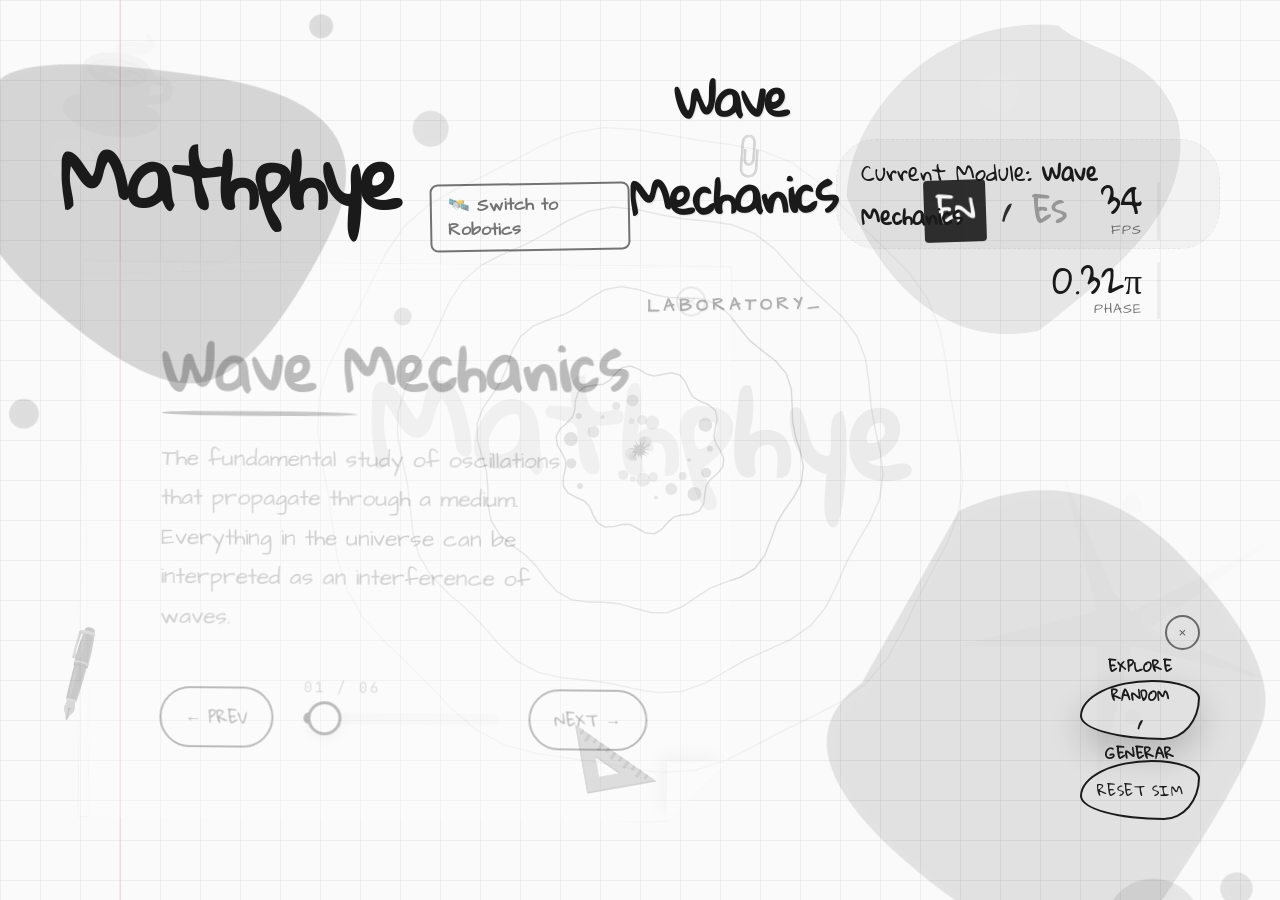
==== commit ca8c8f0b: "fewf" ====
--- a/index.html
+++ b/index.html
@@ -35,6 +35,7 @@
         <header class="hud-header">
             <div class="brand-group">
                 <div class="brand">Mathphye</div>
+                <a href="robotics.html" class="theme-toggle-btn" style="text-decoration: none; display: inline-block;">🛰️ Switch to Robotics</a>
             </div>
 
 
@@ -47,6 +48,7 @@
 
         <!-- Slide Content -->
         <div id="slide-container" class="glass-ui">
+            <button class="card-toggle" title="Minimize">×</button>
             <h2 id="slide-title">Traveling Waves</h2>
             <p id="slide-text">An oscillation that travels through a medium, transporting energy without transporting
                 matter.</p>
@@ -88,6 +90,7 @@
             </div>
 
             <div class="panel-footer experiment-hub">
+                <button class="control-toggle" title="Minimize">×</button>
                 <button id="btn-random" class="action-btn main-action pulse">EXPLORE RANDOM / GENERAR</button>
                 <button id="btn-reset" class="action-btn">Reset</button>
             </div>
@@ -161,6 +164,10 @@
         </div>
     </div>
 
+    <button id="restore-slides" class="restore-ui-btn">📖 Restore Notes</button>
+    <button id="restore-controls" class="restore-ui-btn">⚙️ Restore Controls</button>
+
+    <script src="checkout-config.js"></script>
     <script src="main.js"></script>
 </body>
 
--- a/style.css
+++ b/style.css
@@ -447,6 +447,49 @@
     z-index: 1000;
 }
 
+.robotics-param-stack {
+    display: flex;
+    flex-direction: column;
+    gap: 10px;
+    margin-bottom: 16px;
+    min-width: 220px;
+    padding: 14px 18px;
+    background: rgba(255, 255, 255, 0.72);
+    border: 1px solid rgba(26, 26, 26, 0.08);
+    border-radius: 12px;
+    box-shadow: 0 8px 24px rgba(0, 0, 0, 0.06);
+    backdrop-filter: blur(8px);
+}
+
+.robotics-param-stack .control-group label {
+    font-family: var(--font-mono);
+    font-size: 0.75rem;
+    letter-spacing: 0.04em;
+    opacity: 0.85;
+}
+
+.robotics-param-stack .link-l-row {
+    display: flex;
+    align-items: center;
+    gap: 10px;
+}
+
+.robotics-param-stack .link-l-row input[type="range"] {
+    flex: 1;
+    min-width: 0;
+}
+
+.robotics-param-stack .link-length-num {
+    width: 4.25rem;
+    flex-shrink: 0;
+    padding: 6px 8px;
+    font-family: var(--font-mono);
+    font-size: 0.8rem;
+    border: 1px solid rgba(26, 26, 26, 0.15);
+    border-radius: 8px;
+    background: rgba(255, 255, 255, 0.9);
+}
+
 .experiment-hub {
     display: flex;
     flex-direction: column;
@@ -739,6 +782,138 @@
     transition-delay: 0s;
 }
 
-opacity: 0.08;
-transition-delay: 0s;
-}+/* --- UI TOGGLE / MINIMIZE --- */
+.card-toggle {
+    position: absolute;
+    top: 20px;
+    right: 25px;
+    width: 30px;
+    height: 30px;
+    background: none;
+    border: 2px solid var(--ink);
+    border-radius: 50%;
+    cursor: pointer;
+    font-size: 1.2rem;
+    display: flex;
+    align-items: center;
+    justify-content: center;
+    color: var(--ink);
+    opacity: 0.3;
+    transition: all 0.3s ease;
+    z-index: 100;
+}
+
+.card-toggle:hover {
+    opacity: 1;
+    background: var(--ink);
+    color: var(--paper);
+    transform: rotate(90deg) scale(1.1);
+}
+
+#slide-container, #controls-panel {
+    transition: transform 1.2s cubic-bezier(0.15, 0.85, 0.5, 1), opacity 1.2s ease, filter 1.2s ease !important;
+}
+
+body.minimized #slide-container {
+    transform: translate(-90%, 90%) rotate(-15deg) scale(0.2);
+    opacity: 0 !important;
+    pointer-events: none;
+    visibility: hidden;
+}
+
+body.minimized-controls #controls-panel {
+    transform: translate(90%, 90%) rotate(15deg) scale(0.2);
+    opacity: 0 !important;
+    pointer-events: none;
+    visibility: hidden;
+}
+
+/* Restore buttons - Ink Drops */
+.restore-ui-btn {
+    position: fixed;
+    bottom: 30px;
+    padding: 15px 35px;
+    background: var(--ink);
+    color: var(--paper);
+    border: none;
+    border-radius: 40% 60% 70% 30% / 40% 40% 60% 60%;
+    font-family: var(--font-heading);
+    cursor: pointer;
+    z-index: 2000;
+    box-shadow: 0 10px 20px rgba(0,0,0,0.2);
+    display: none;
+    pointer-events: auto;
+}
+
+.restore-ui-btn:hover {
+    transform: translateY(-5px) scale(1.05);
+    border-radius: 50%;
+}
+
+#restore-slides { left: 40px; }
+#restore-controls { right: 40px; }
+
+body.minimized #restore-slides { display: block; }
+body.minimized-controls #restore-controls { display: block; }
+
+.control-toggle {
+    background: none;
+    border: 2px solid var(--ink);
+    border-radius: 50%;
+    width: 35px;
+    height: 35px;
+    display: flex;
+    align-items: center;
+    justify-content: center;
+    cursor: pointer;
+    opacity: 0.6;
+    margin-bottom: 10px;
+    transition: all 0.3s ease;
+}
+
+.control-toggle:hover {
+    opacity: 1;
+    background: var(--ink);
+    color: #fff;
+}
+
+
+/* --- EDITABLE FORMULA --- */
+.formula-box {
+    margin-top: 30px;
+    padding: 20px;
+    background: rgba(0, 0, 0, 0.02);
+    border: 1px dashed var(--ink-muted);
+    border-radius: 8px;
+    font-family: var(--font-mono);
+    font-size: 1.8rem;
+    display: flex;
+    align-items: center;
+    gap: 10px;
+    color: var(--ink);
+    transform: rotate(0.5deg);
+}
+
+.math-input {
+    background: none;
+    border: none;
+    border-bottom: 2px solid var(--ink);
+    color: var(--ink);
+    font-family: inherit;
+    font-size: inherit;
+    width: 80px;
+    text-align: center;
+    outline: none;
+    transition: all 0.3s ease;
+}
+
+.math-input:focus {
+    border-bottom-color: #d22828;
+    background: rgba(210, 40, 40, 0.05);
+}
+
+.math-label {
+    font-family: var(--font-heading);
+    font-weight: bold;
+    font-size: 2.22rem;
+}
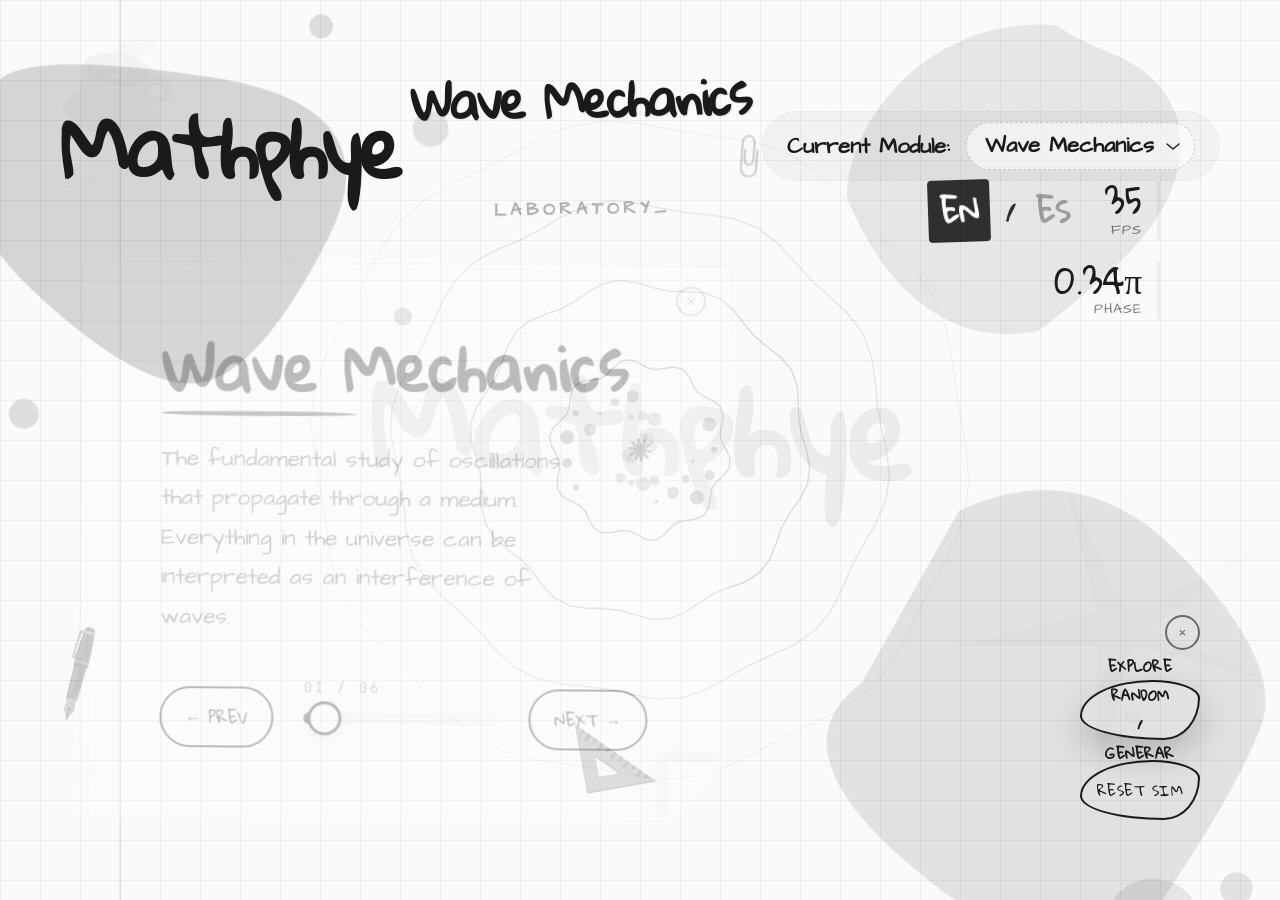
==== commit 2f5e129b: "gregerg" ====
--- a/index.html
+++ b/index.html
@@ -35,7 +35,6 @@
         <header class="hud-header">
             <div class="brand-group">
                 <div class="brand">Mathphye</div>
-                <a href="robotics.html" class="theme-toggle-btn" style="text-decoration: none; display: inline-block;">🛰️ Switch to Robotics</a>
             </div>
 
 
@@ -43,7 +42,13 @@
                 <h1 id="app-main-title">WAVE MECHANICS <span class="ink-sub">LABORATORY</span></h1>
             </div>
 
-            <div class="topic-indicator">Current Module: <span id="module-name">Wave Mechanics</span></div>
+            <div class="topic-indicator topic-indicator--picker">
+                <label for="module-picker" class="topic-indicator-label" id="module-picker-label">Current Module:</label>
+                <select id="module-picker" class="module-picker-select" aria-label="Switch laboratory module">
+                    <option value="index.html" selected>Wave Mechanics</option>
+                    <option value="robotics.html">i2D Robot Arms</option>
+                </select>
+            </div>
         </header>
 
         <!-- Slide Content -->
@@ -65,10 +70,11 @@
 
         <!-- Premium Paywall Overlay -->
         <div id="paywall-overlay" style="display: none;">
+            <button type="button" id="paywall-close" class="paywall-close" aria-label="Cerrar / Close">×</button>
             <div class="lock-icon">🔒</div>
             <h2 id="paywall-title">ADVANCED MODULE LOCKED / MÓDULO AVANZADO BLOQUEADO</h2>
             <p id="paywall-text">You've reached the limits of the free observation. Unlock the Full Digital Laboratory to access all advanced chapters, spectral analysis, and export tools.</p>
-            <button id="btn-buy" class="main-action pulse">GET FULL ACCESS / ACCESO COMPLETO — $10</button>
+            <button id="btn-buy" class="main-action pulse">GET FULL ACCESS / ACCESO COMPLETO — $2.99</button>
             <p class="paywall-footer">Handmade by Mathphye Lab © 2026</p>
         </div>
 
--- a/style.css
+++ b/style.css
@@ -154,9 +154,49 @@
     border: 1px dashed var(--border);
 }
 
-#module-name {
+.topic-indicator--picker {
+    display: inline-flex;
+    align-items: center;
+    flex-wrap: wrap;
+    gap: 10px 16px;
+}
+
+.topic-indicator-label {
+    font-family: var(--font-body);
     font-weight: 700;
     color: var(--ink);
+    margin: 0;
+    cursor: pointer;
+    font-size: 1.4rem;
+}
+
+.module-picker-select {
+    font-family: var(--font-body);
+    font-size: 1.4rem;
+    font-weight: 700;
+    color: var(--ink);
+    line-height: 1.3;
+    background-color: rgba(255, 255, 255, 0.55);
+    border: 1px dashed rgba(26, 26, 26, 0.2);
+    border-radius: 28px;
+    padding: 8px 40px 8px 18px;
+    cursor: pointer;
+    appearance: none;
+    -webkit-appearance: none;
+    background-image: url("data:image/svg+xml,%3Csvg xmlns='http://www.w3.org/2000/svg' width='14' height='9' viewBox='0 0 14 9' fill='none'%3E%3Cpath d='M1 2l6 5 6-5' stroke='%231a1a1a' stroke-width='1.4' stroke-linecap='round' stroke-linejoin='round'/%3E%3C/svg%3E");
+    background-repeat: no-repeat;
+    background-position: right 14px center;
+    transition: var(--transition);
+}
+
+.module-picker-select:hover {
+    background-color: rgba(255, 255, 255, 0.85);
+    border-color: rgba(26, 26, 26, 0.35);
+}
+
+.module-picker-select:focus {
+    outline: 2px solid rgba(26, 26, 26, 0.25);
+    outline-offset: 2px;
 }
 
 /* Main Title - Ink Style */
@@ -288,6 +328,31 @@
     gap: 30px;
 }
 
+.paywall-close {
+    position: absolute;
+    top: 14px;
+    right: 14px;
+    width: 42px;
+    height: 42px;
+    border: none;
+    border-radius: 50%;
+    background: rgba(255, 255, 255, 0.1);
+    color: #fff;
+    font-size: 1.6rem;
+    line-height: 1;
+    cursor: pointer;
+    z-index: 2;
+    display: flex;
+    align-items: center;
+    justify-content: center;
+    padding: 0;
+    font-family: var(--font-mono);
+}
+
+.paywall-close:hover {
+    background: rgba(255, 255, 255, 0.22);
+}
+
 #paywall-overlay .lock-icon {
     font-size: 5rem;
     margin-bottom: 20px;
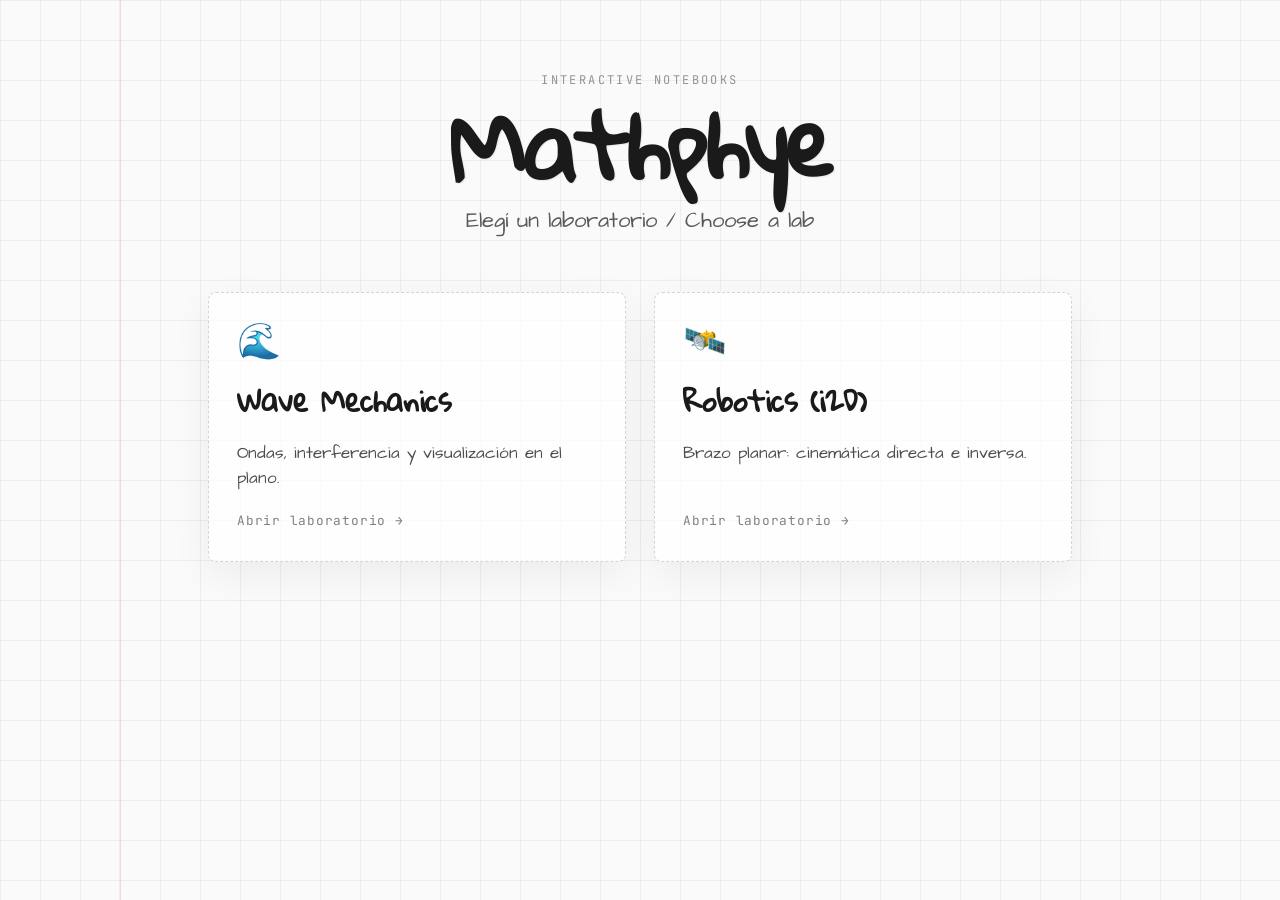
==== commit 2f7b972a: "done" ====
--- a/index.html
+++ b/index.html
@@ -4,7 +4,7 @@
 <head>
     <meta charset="UTF-8">
     <meta name="viewport" content="width=device-width, initial-scale=1.0">
-    <title>Story Hub | Interactive Classroom</title>
+    <title>Mathphye Lab | Interactive classrooms</title>
     <link rel="stylesheet" href="style.css">
     <link rel="preconnect" href="https://fonts.googleapis.com">
     <link rel="preconnect" href="https://fonts.gstatic.com" crossorigin>
@@ -13,168 +13,42 @@
         rel="stylesheet">
 </head>
 
-<body class="fullscreen-app notebook-theme">
-    <!-- SVG Notebook Background -->
+<body class="notebook-theme hub-page">
     <div class="notebook-background">
         <svg width="100%" height="100%">
             <defs>
-                <pattern id="dot-grid" width="40" height="40" patternUnits="userSpaceOnUse">
+                <pattern id="dot-grid-hub" width="40" height="40" patternUnits="userSpaceOnUse">
                     <path d="M 40 0 L 0 0 0 40" fill="none" stroke="#e0e0e0" stroke-width="1" />
                 </pattern>
             </defs>
             <rect width="100%" height="100%" fill="#fafafa" />
-            <rect width="100%" height="100%" fill="url(#dot-grid)" />
+            <rect width="100%" height="100%" fill="url(#dot-grid-hub)" />
             <line x1="120" y1="0" x2="120" y2="100%" stroke="rgba(209, 77, 77, 0.1)" stroke-width="2" />
         </svg>
     </div>
-    <!-- Fullscreen Interactive Layer -->
-    <canvas id="main-canvas"></canvas>
 
-    <!-- UI Overlay (HUD) -->
-    <div id="hud-layer">
-        <header class="hud-header">
-            <div class="brand-group">
-                <div class="brand">Mathphye</div>
-            </div>
-
-
-            <div class="main-title-container">
-                <h1 id="app-main-title">WAVE MECHANICS <span class="ink-sub">LABORATORY</span></h1>
-            </div>
-
-            <div class="topic-indicator topic-indicator--picker">
-                <label for="module-picker" class="topic-indicator-label" id="module-picker-label">Current Module:</label>
-                <select id="module-picker" class="module-picker-select" aria-label="Switch laboratory module">
-                    <option value="index.html" selected>Wave Mechanics</option>
-                    <option value="robotics.html">i2D Robot Arms</option>
-                </select>
-            </div>
+    <main class="hub-content">
+        <header class="hub-header">
+            <p class="hub-eyebrow">Interactive notebooks</p>
+            <h1 class="hub-title">Mathphye</h1>
+            <p class="hub-subtitle">Elegí un laboratorio / Choose a lab</p>
         </header>
 
-        <!-- Slide Content -->
-        <div id="slide-container" class="glass-ui">
-            <button class="card-toggle" title="Minimize">×</button>
-            <h2 id="slide-title">Traveling Waves</h2>
-            <p id="slide-text">An oscillation that travels through a medium, transporting energy without transporting
-                matter.</p>
-
-            <div class="slide-navigation">
-                <button id="btn-prev" class="nav-btn">← Prev</button>
-                <div class="progress-container">
-                    <div id="progress-fill"></div>
-                    <span id="slide-count" class="count-overlay">01 / 06</span>
-                </div>
-                <button id="btn-next" class="nav-btn">Next →</button>
-            </div>
-        </div>
-
-        <!-- Premium Paywall Overlay -->
-        <div id="paywall-overlay" style="display: none;">
-            <button type="button" id="paywall-close" class="paywall-close" aria-label="Cerrar / Close">×</button>
-            <div class="lock-icon">🔒</div>
-            <h2 id="paywall-title">ADVANCED MODULE LOCKED / MÓDULO AVANZADO BLOQUEADO</h2>
-            <p id="paywall-text">You've reached the limits of the free observation. Unlock the Full Digital Laboratory to access all advanced chapters, spectral analysis, and export tools.</p>
-            <button id="btn-buy" class="main-action pulse">GET FULL ACCESS / ACCESO COMPLETO — $2.99</button>
-            <p class="paywall-footer">Handmade by Mathphye Lab © 2026</p>
-        </div>
-
-        <!-- Live Controls -->
-        <div id="controls-panel">
-            <div id="hidden-params" style="display: none;">
-                <div class="control-group">
-                    <label>Frequency (f)</label>
-                    <input type="range" id="param-freq" min="1" max="100" value="50">
-                </div>
-                <div class="control-group">
-                    <label>Amplitude (A)</label>
-                    <input type="range" id="param-amp" min="1" max="100" value="70">
-                </div>
-                <div class="control-group">
-                    <label>Damping (γ)</label>
-                    <input type="range" id="param-damping" min="0" max="100" value="0">
-                </div>
-            </div>
-
-            <div class="panel-footer experiment-hub">
-                <button class="control-toggle" title="Minimize">×</button>
-                <button id="btn-random" class="action-btn main-action pulse">EXPLORE RANDOM / GENERAR</button>
-                <button id="btn-reset" class="action-btn">Reset</button>
-            </div>
-        </div>
-
-        <aside class="side-info">
-            <div class="stats-row">
-                <div class="lang-toggle">
-                    <button id="btn-en" class="active">EN</button> /
-                    <button id="btn-es">ES</button>
-                </div>
-                <div class="stat-box">
-                    <span class="val" id="fps-val">60</span>
-                    <span class="lab">FPS</span>
-                </div>
-            </div>
-            <div class="stat-box">
-                <span class="val" id="phase-val">0.00π</span>
-                <span class="lab">PHASE</span>
-            </div>
-        </aside>
-
-        <!-- Dynamic Decorations -->
-        <div class="decorations">
-            <div class="ink-spill top-left splash">
-                <svg viewBox="0 0 200 200">
-                    <path d="M40,50 Q10,80 40,120 T90,160 T140,120 T110,60 T40,50 Z" fill="rgba(0, 0, 0, 0.18)" />
-                    <circle cx="60" cy="80" r="8" fill="rgba(255,255,255,0.05)" />
-                    <circle cx="100" cy="110" r="12" fill="rgba(255,255,255,0.03)" />
-                    <circle cx="150" cy="50" r="4" fill="rgba(0,0,0,0.15)" />
-                    <circle cx="180" cy="90" r="6" fill="rgba(0,0,0,0.12)" />
-                    <circle cx="160" cy="150" r="3" fill="rgba(0,0,0,0.1)" />
-                    <circle cx="30" cy="160" r="5" fill="rgba(0,0,0,0.14)" />
-                </svg>
-            </div>
-            <div class="ink-spill bottom-right splash-bubbles">
-                <svg viewBox="0 0 200 200">
-                    <path d="M50,50 Q80,20 120,40 T160,80 T150,140 T80,160 T40,110 Z" fill="rgba(0, 0, 0, 0.12)" />
-                    <circle cx="150" cy="150" r="15" fill="rgba(0,0,0,0.1)" />
-                    <circle cx="130" cy="170" r="8" fill="rgba(0,0,0,0.08)" />
-                    <circle cx="170" cy="130" r="5" fill="rgba(0,0,0,0.12)" />
-                    <circle cx="120" cy="60" r="6" fill="rgba(255,255,255,0.04)" />
-                </svg>
-            </div>
-            <div class="ink-splat splat-1 bubble-style">
-                <svg viewBox="0 0 100 100">
-                    <path d="M50,10 C60,15 75,10 85,25 C95,45 80,65 65,85 C45,95 25,85 10,65 C5,45 20,15 50,10 Z"
-                        fill="rgba(0,0,0,0.1)" />
-                    <circle cx="40" cy="30" r="5" fill="rgba(255,255,255,0.08)" />
-                </svg>
-            </div>
-            <div class="ink-splat splat-3">
-                <svg viewBox="0 0 200 200">
-                    <path
-                        d="M100,100 L120,40 L110,100 L160,80 L110,110 L140,160 L100,120 L60,160 L90,110 L40,80 L90,100 Z"
-                        fill="rgba(0,0,0,0.08)" />
-                    <circle cx="130" cy="130" r="3" fill="rgba(0,0,0,0.1)" />
-                    <circle cx="70" cy="70" r="4" fill="rgba(0,0,0,0.1)" />
-                </svg>
-            </div>
-            <div class="ink-splat splat-2">
-                <svg viewBox="0 0 100 100">
-                    <path d="M30,20 C50,10 80,20 90,40 C100,60 70,90 40,85 C20,80 10,50 30,20 Z"
-                        fill="rgba(26,26,26,0.02)" />
-                </svg>
-            </div>
-            <div class="utensil pen">🖋️</div>
-            <div class="utensil clip">📎</div>
-            <div class="utensil ruler">📐</div>
-            <div class="utensil coffee">☕</div>
-        </div>
-    </div>
-
-    <button id="restore-slides" class="restore-ui-btn">📖 Restore Notes</button>
-    <button id="restore-controls" class="restore-ui-btn">⚙️ Restore Controls</button>
-
-    <script src="checkout-config.js"></script>
-    <script src="main.js"></script>
+        <nav class="hub-labs" aria-label="Laboratories">
+            <a href="waves.html" class="hub-lab-card">
+                <span class="hub-lab-icon" aria-hidden="true">🌊</span>
+                <h2 class="hub-lab-name">Wave Mechanics</h2>
+                <p class="hub-lab-desc">Ondas, interferencia y visualización en el plano.</p>
+                <span class="hub-lab-cta">Abrir laboratorio →</span>
+            </a>
+            <a href="robotics.html" class="hub-lab-card">
+                <span class="hub-lab-icon" aria-hidden="true">🛰️</span>
+                <h2 class="hub-lab-name">Robotics (i2D)</h2>
+                <p class="hub-lab-desc">Brazo planar: cinemática directa e inversa.</p>
+                <span class="hub-lab-cta">Abrir laboratorio →</span>
+            </a>
+        </nav>
+    </main>
 </body>
 
-</html>+</html>
--- a/style.css
+++ b/style.css
@@ -23,6 +23,130 @@
     background-color: var(--paper);
     color: var(--ink);
     font-family: var(--font-body);
+}
+
+/* Landing: index → waves / robotics */
+body.hub-page {
+    min-height: 100vh;
+    height: auto;
+    width: 100%;
+    overflow-x: hidden;
+    overflow-y: auto;
+    background-color: var(--paper);
+    color: var(--ink);
+    font-family: var(--font-body);
+}
+
+.hub-content {
+    position: relative;
+    z-index: 1;
+    max-width: 920px;
+    margin: 0 auto;
+    padding: 72px 28px 100px;
+}
+
+.hub-header {
+    text-align: center;
+    margin-bottom: 56px;
+}
+
+.hub-eyebrow {
+    font-family: var(--font-mono);
+    font-size: 0.75rem;
+    letter-spacing: 0.2em;
+    text-transform: uppercase;
+    opacity: 0.45;
+    margin-bottom: 12px;
+}
+
+.hub-title {
+    font-family: var(--font-heading);
+    font-size: clamp(3.2rem, 10vw, 5.5rem);
+    font-weight: 900;
+    letter-spacing: -2px;
+    line-height: 1;
+    color: var(--ink);
+    transform: rotate(-1deg);
+    text-shadow: 1px 1px 1.5px rgba(0, 0, 0, 0.08);
+}
+
+.hub-subtitle {
+    font-family: var(--font-body);
+    font-size: 1.35rem;
+    margin-top: 18px;
+    opacity: 0.72;
+}
+
+.hub-labs {
+    display: grid;
+    grid-template-columns: repeat(auto-fit, minmax(260px, 1fr));
+    gap: 28px;
+}
+
+.hub-lab-card {
+    display: flex;
+    flex-direction: column;
+    align-items: flex-start;
+    gap: 12px;
+    padding: 32px 28px;
+    background: rgba(255, 255, 255, 0.72);
+    border: 1px dashed rgba(26, 26, 26, 0.18);
+    border-radius: 8px;
+    box-shadow: 0 12px 40px rgba(0, 0, 0, 0.06);
+    text-decoration: none;
+    color: var(--ink);
+    transition: var(--transition);
+}
+
+.hub-lab-card:hover {
+    transform: translateY(-4px) rotate(-0.5deg);
+    border-color: rgba(26, 26, 26, 0.35);
+    box-shadow: 0 20px 50px rgba(0, 0, 0, 0.1);
+}
+
+.hub-lab-icon {
+    font-size: 2.2rem;
+    line-height: 1;
+}
+
+.hub-lab-name {
+    font-family: var(--font-heading);
+    font-size: 1.75rem;
+    font-weight: 700;
+    margin: 0;
+}
+
+.hub-lab-desc {
+    font-family: var(--font-body);
+    font-size: 1.05rem;
+    line-height: 1.5;
+    opacity: 0.78;
+    margin: 0;
+    flex: 1;
+}
+
+.hub-lab-cta {
+    font-family: var(--font-mono);
+    font-size: 0.8rem;
+    letter-spacing: 0.06em;
+    opacity: 0.55;
+    margin-top: 8px;
+}
+
+a.hub-back-link {
+    font-size: 5rem;
+    font-weight: 900;
+    position: relative;
+    letter-spacing: -3px;
+    line-height: 1;
+    color: var(--ink);
+    text-decoration: none;
+    font-family: var(--font-heading);
+    transition: opacity 0.2s ease;
+}
+
+a.hub-back-link:hover {
+    opacity: 0.72;
 }
 
 .notebook-background {
